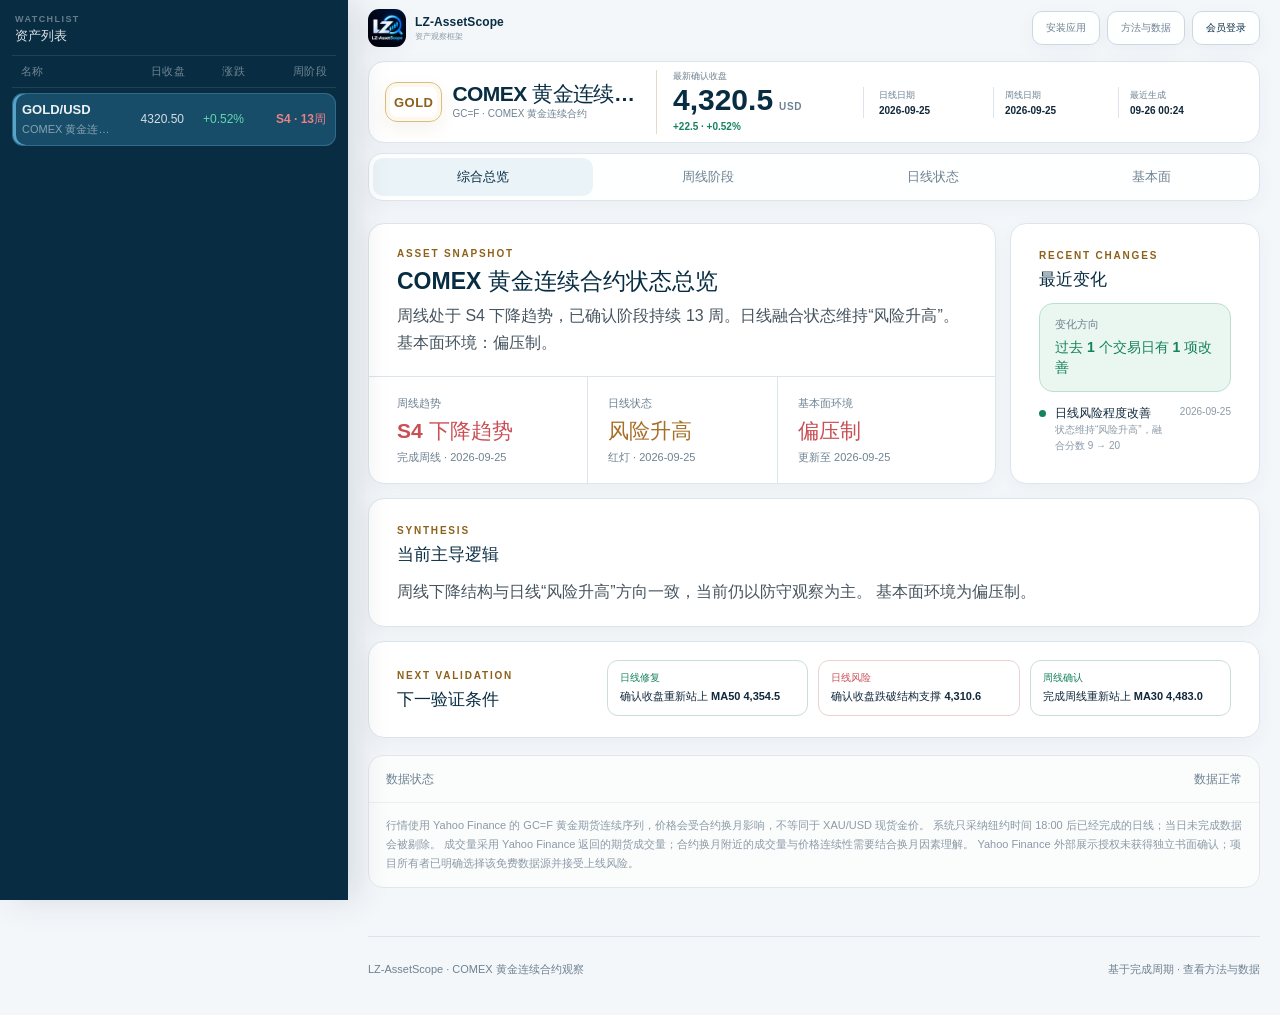
==== site/watchlist/index.html @ eb0bec6b "publish: update LZ-AssetScope site" ====
<!doctype html>
<html lang="zh-CN">
  <head>
    <meta charset="utf-8">
    <meta name="viewport" content="width=device-width, initial-scale=1, maximum-scale=1, user-scalable=no, viewport-fit=cover">
    <meta name="robots" content="noindex">
    <title>LZ-AssetScope · 正在打开资产列表</title>
    <link rel="icon" href="/LZ-AssetScope/icons/favicon-v3.ico" type="image/x-icon" sizes="16x16 32x32 48x48">
    <link rel="icon" href="/LZ-AssetScope/icons/favicon-32-v3.png" type="image/png" sizes="32x32">
    <script>location.replace("../?route=" + encodeURIComponent("/watchlist"));</script>
  </head>
  <body><a href="../?route=%2Fwatchlist">打开资产列表</a></body>
</html>
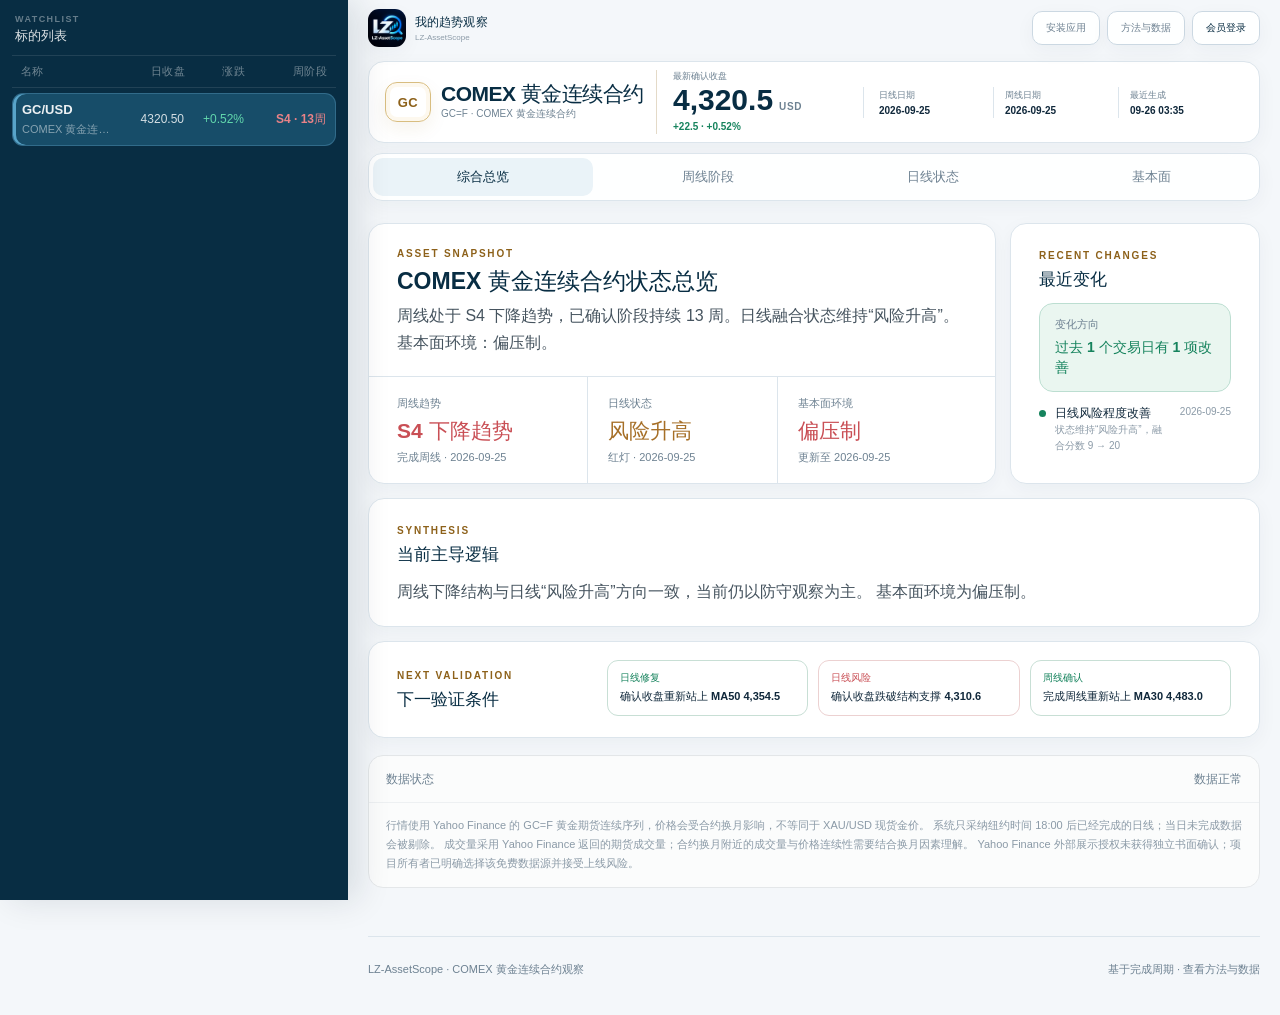
==== commit c57cd1a0: "Rename observation site and watchlist labels" ====
--- a/site/watchlist/index.html
+++ b/site/watchlist/index.html
@@ -4,10 +4,10 @@
     <meta charset="utf-8">
     <meta name="viewport" content="width=device-width, initial-scale=1, maximum-scale=1, user-scalable=no, viewport-fit=cover">
     <meta name="robots" content="noindex">
-    <title>LZ-AssetScope · 正在打开资产列表</title>
+    <title>LZ-AssetScope · 正在打开标的列表</title>
     <link rel="icon" href="/LZ-AssetScope/icons/favicon-v3.ico" type="image/x-icon" sizes="16x16 32x32 48x48">
     <link rel="icon" href="/LZ-AssetScope/icons/favicon-32-v3.png" type="image/png" sizes="32x32">
     <script>location.replace("../?route=" + encodeURIComponent("/watchlist"));</script>
   </head>
-  <body><a href="../?route=%2Fwatchlist">打开资产列表</a></body>
+  <body><a href="../?route=%2Fwatchlist">打开标的列表</a></body>
 </html>
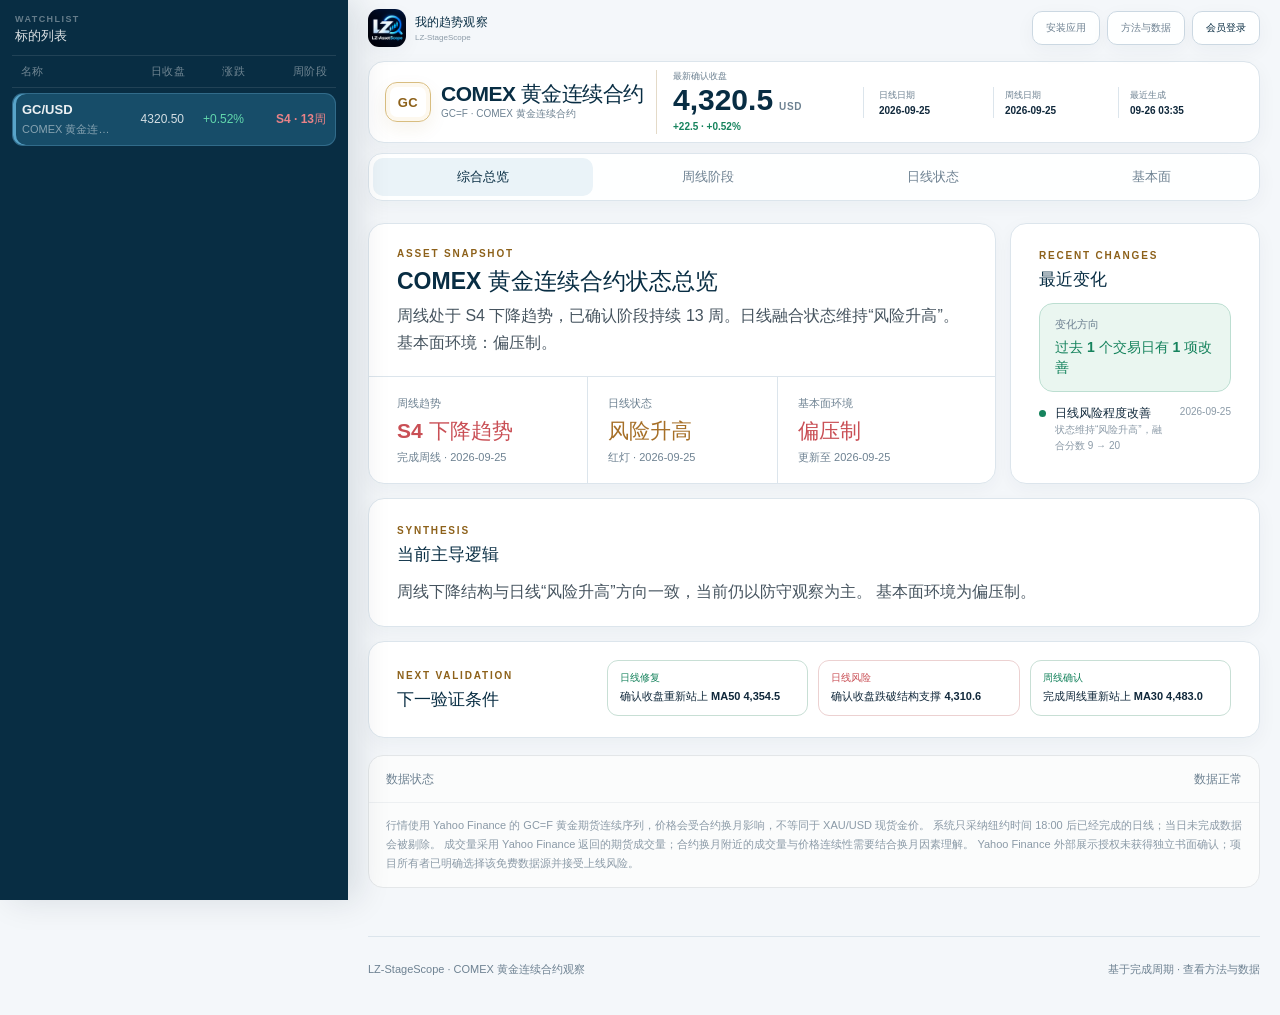
==== commit f4f57714: "Use LZ-StageScope as displayed English brand" ====
--- a/site/watchlist/index.html
+++ b/site/watchlist/index.html
@@ -4,7 +4,7 @@
     <meta charset="utf-8">
     <meta name="viewport" content="width=device-width, initial-scale=1, maximum-scale=1, user-scalable=no, viewport-fit=cover">
     <meta name="robots" content="noindex">
-    <title>LZ-AssetScope · 正在打开标的列表</title>
+    <title>LZ-StageScope · 正在打开标的列表</title>
     <link rel="icon" href="/LZ-AssetScope/icons/favicon-v3.ico" type="image/x-icon" sizes="16x16 32x32 48x48">
     <link rel="icon" href="/LZ-AssetScope/icons/favicon-32-v3.png" type="image/png" sizes="32x32">
     <script>location.replace("../?route=" + encodeURIComponent("/watchlist"));</script>
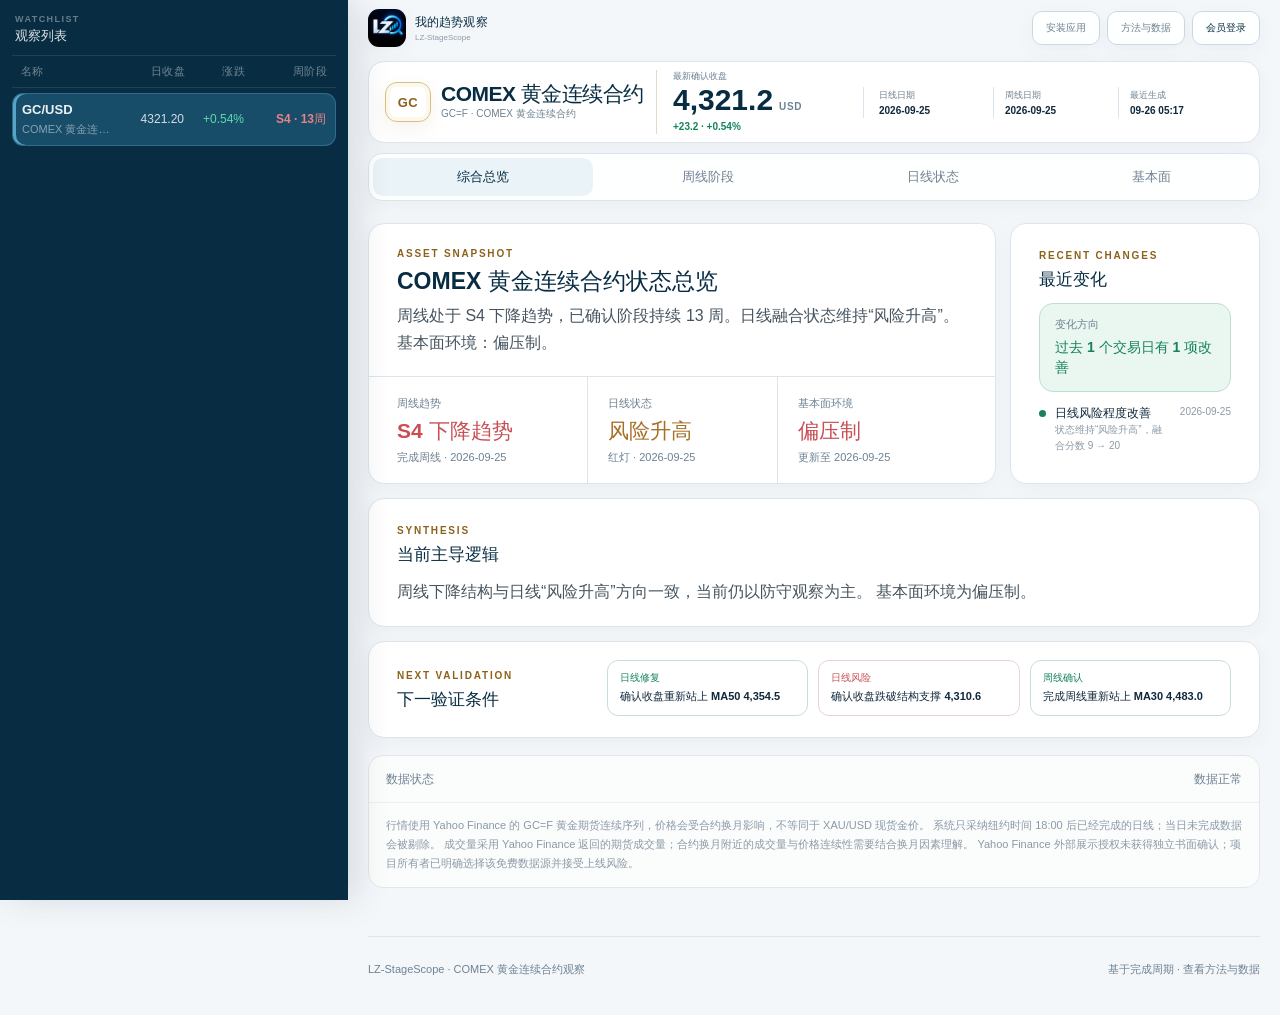
==== commit 6a4f5b4c: "publish: update LZ-StageScope site" ====
--- a/site/watchlist/index.html
+++ b/site/watchlist/index.html
@@ -4,10 +4,10 @@
     <meta charset="utf-8">
     <meta name="viewport" content="width=device-width, initial-scale=1, maximum-scale=1, user-scalable=no, viewport-fit=cover">
     <meta name="robots" content="noindex">
-    <title>LZ-StageScope · 正在打开标的列表</title>
-    <link rel="icon" href="/LZ-AssetScope/icons/favicon-v3.ico" type="image/x-icon" sizes="16x16 32x32 48x48">
-    <link rel="icon" href="/LZ-AssetScope/icons/favicon-32-v3.png" type="image/png" sizes="32x32">
+    <title>LZ-StageScope · 正在打开观察列表</title>
+    <link rel="icon" href="/LZ-StageScope/icons/favicon-v3.ico" type="image/x-icon" sizes="16x16 32x32 48x48">
+    <link rel="icon" href="/LZ-StageScope/icons/favicon-32-v3.png" type="image/png" sizes="32x32">
     <script>location.replace("../?route=" + encodeURIComponent("/watchlist"));</script>
   </head>
-  <body><a href="../?route=%2Fwatchlist">打开标的列表</a></body>
+  <body><a href="../?route=%2Fwatchlist">打开观察列表</a></body>
 </html>
